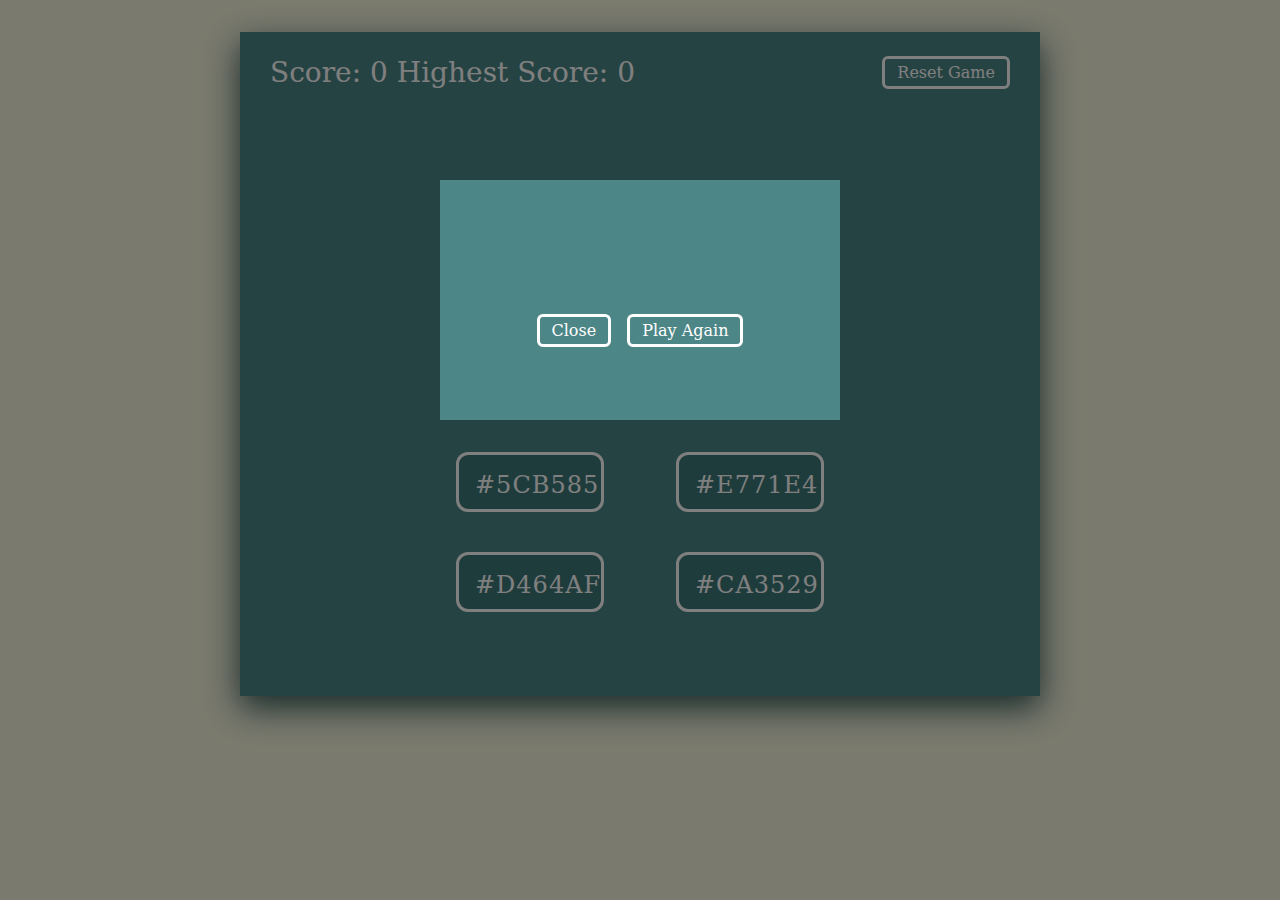
==== index.html @ df21c8c1 "First commit - project layout, css and js(half)" ====
<!DOCTYPE html>
<html lang="en">
<head>
    <meta charset="UTF-8">
    <meta name="viewport" content="width=device-width, initial-scale=1.0">
    <title>Color Picker</title>
    <link rel="stylesheet" type="text/css" href="index.css">
    <script defer src="./index.js"></script>
</head>
<body>
<!--Just so to emulate React's injection of app in the root div-->
<div id="root"></div>
</body>
</html>
---- index.css ----
* {
    box-sizing: border-box;
    font-family: "math", "sans-serif", "Serif";
}

body {
    margin: 0;
    background-color: beige;
    display: flex;
    flex-direction: column;
    justify-content: center;
    align-items: center;
    height: fit-content;
}

#root {
    background-color: #4d8686;
    width: 800px;
    display: flex;
    flex-direction: column;
    align-items: center;
    justify-content: center;
    position: relative;
    box-shadow: 0 12px 32px #305555;
    padding-top: 10rem;
    padding-bottom: 4rem;
    margin-top: 2rem;
}

#game-nav {
    display: flex;
    flex-direction: row;
    justify-content: space-between;
    position: absolute;
    width: 100%;
    padding: 24px 30px;
    top: 0;
}

#game-nav span {
    font-size: 28px;
    color: white;
}

#game-nav button, .modal-btns button {
    color: white;
    background-color: #4d8686;
    border: 3px solid white;
    border-radius: 6px;
    padding: 4px 12px;
    font-size: 16px;
}

#color-box {
    outline: none;
    height: 200px;
    width: 200px;
    border: 5px solid white;
    border-radius: 16px;
}

.resettingColorBox {
    animation: tilt-shaking 0.2s 1;
}

@keyframes tilt-shaking {
    0% {
        transform: rotate(0deg);
    }
    25% {
        transform: rotate(5deg);
    }
    50% {
        transform: rotate(0deg);
    }
    75% {
        transform: rotate(-5deg);
    }
    100% {
        transform: rotate(0deg);
    }
}

#btn-box {
    width: 440px;
    height: 200px;
    margin-top: 40px;
    display: flex;
    flex-wrap: wrap;
    justify-content: space-around;
    align-items: center;
}

#btn-box button {
    width: 148px;
    height: 60px;
    padding: 16px;
    font-size: 24px;
    color: white;
    background-color: #3e7979;
    border: 3px solid white;
    border-radius: 12px;
    letter-spacing: 1px;
    text-transform: uppercase;
}

.overlay {
    position: fixed;
    top: 0;
    left: 0;
    width: 100%;
    height: 100%;
    background-color: rgba(0, 0, 0, 0.5);
    /*display: none;*/
}

.modalBox {
    width: 400px;
    height: fit-content;
    background-color: #4d8686;
    margin: auto;
    position: relative;
    top: 20%;
    display: flex;
    flex-direction: column;
    align-items: center;
    justify-content: space-evenly;
    padding: 36px;
    min-height: 15rem;
}

.modal-text {
    margin-bottom: 1.5rem;
    color: white;
    font-size: 3rem;
    font-weight: lighter;
}

.modal-btns {
    display: flex;
    flex-direction: row;
    justify-content: flex-start;
    gap: 16px;
}

.modal-btns button {

}
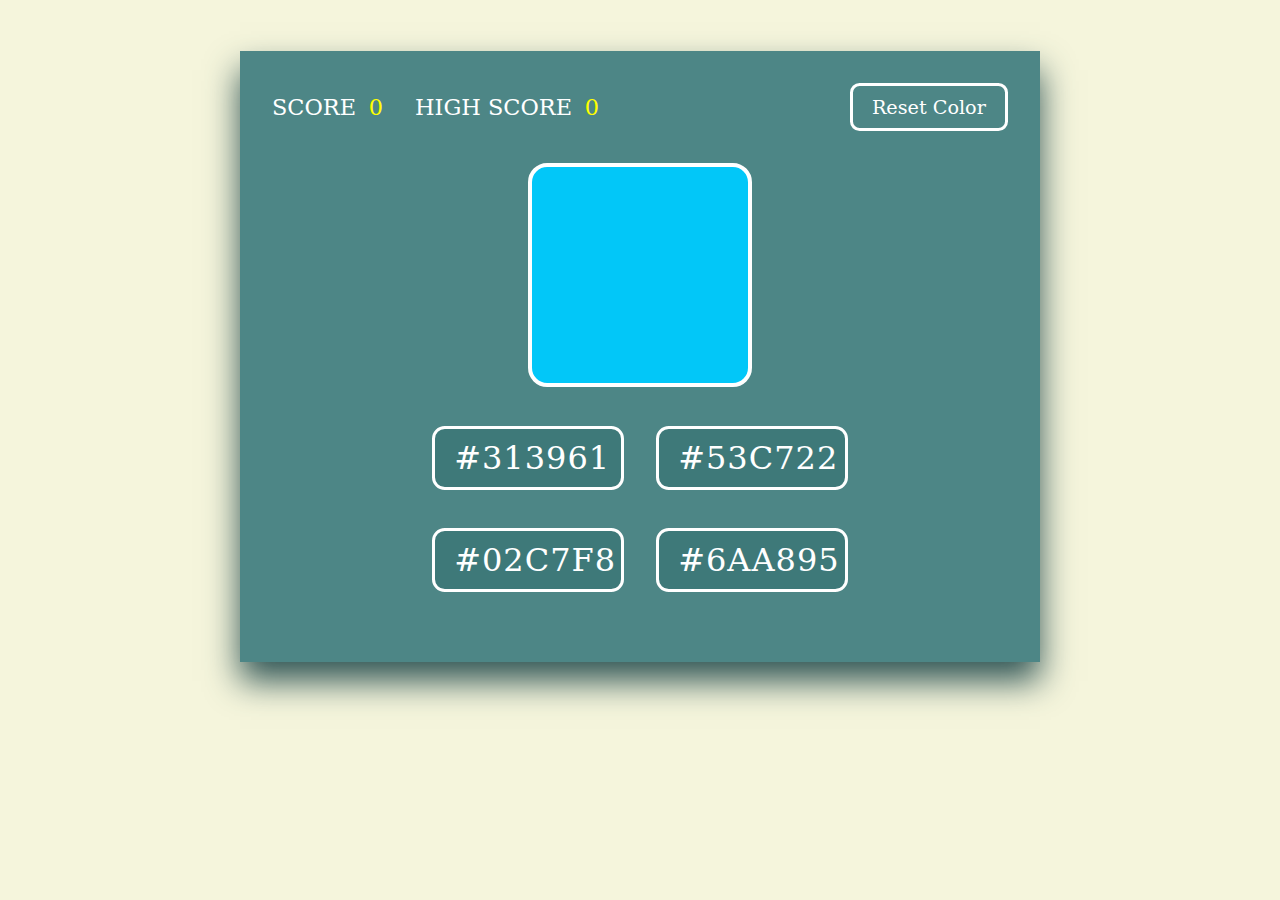
==== commit ec515dff: "refactoring" ====
--- a/index.html
+++ b/index.html
@@ -5,7 +5,7 @@
     <meta name="viewport" content="width=device-width, initial-scale=1.0">
     <title>Color Picker</title>
     <link rel="stylesheet" type="text/css" href="index.css">
-    <script defer src="./index.js"></script>
+    <script defer type="text/javascript" src="./index.js"></script>
 </head>
 <body>
 <!--Just so to emulate React's injection of app in the root div-->
--- a/index.css
+++ b/index.css
@@ -1,6 +1,10 @@
 * {
     box-sizing: border-box;
     font-family: "math", "sans-serif", "Serif";
+}
+
+:root {
+    --appgreen: #4d8686;
 }
 
 body {
@@ -11,52 +15,154 @@
     justify-content: center;
     align-items: center;
     height: fit-content;
+    font-size: 62.5%;
+}
+
+button {
+    color: white;
+    background-color: var(--appgreen);
+    border: 0.2rem solid white;
+    border-radius: 0.6rem;
+    padding: 0 1.2rem;
+    font-size: 1.6rem;
 }
 
 #root {
-    background-color: #4d8686;
+    background-color: var(--appgreen);
     width: 800px;
     display: flex;
     flex-direction: column;
     align-items: center;
-    justify-content: center;
+    gap: 2rem;
     position: relative;
-    box-shadow: 0 12px 32px #305555;
-    padding-top: 10rem;
-    padding-bottom: 4rem;
-    margin-top: 2rem;
+    box-shadow: 0 1.2rem 2rem #305555;
+    padding: 2rem;
+    margin-top: 3.2rem;
 }
 
-#game-nav {
+#game-header {
     display: flex;
     flex-direction: row;
     justify-content: space-between;
-    position: absolute;
     width: 100%;
-    padding: 24px 30px;
-    top: 0;
-}
-
-#game-nav span {
+    padding: 0;
+    align-items: center;
     font-size: 28px;
     color: white;
 }
 
-#game-nav button, .modal-btns button {
-    color: white;
-    background-color: #4d8686;
-    border: 3px solid white;
-    border-radius: 6px;
-    padding: 4px 12px;
-    font-size: 16px;
+ul#score-container {
+    list-style: none;
+    display: flex;
+    gap: 2rem;
+    padding: 0;
+    font-size: 1.4rem;
+    margin: 0;
+}
+
+#score-container li {
+    display: inline-block;
+}
+
+span.score-text {
+    margin-right: 0.8rem;
+    text-transform: uppercase;
+}
+
+span.score-value {
+    color: yellow;
+}
+
+#game-header button {
+    height: 3rem;
+    font-size: 1.2rem;
+}
+
+main {
+    display: flex;
+    flex-direction: column;
+    align-items: center;
 }
 
 #color-box {
     outline: none;
-    height: 200px;
-    width: 200px;
-    border: 5px solid white;
-    border-radius: 16px;
+    height: 14rem;
+    width: 14rem;
+    border: 0.3rem solid white;
+    border-radius: 1.2rem;
+}
+
+#btn-box span {
+    display: block;
+    margin: 2.4rem;
+}
+
+#btn-box button {
+    width: 12rem;
+    height: 4rem;
+    font-size: 2rem;
+    color: white;
+    background-color: #3e7979;
+    border: 0.2rem solid white;
+    border-radius: 0.8rem;
+    letter-spacing: 1px;
+    text-transform: uppercase;
+    margin: 0 1rem;
+}
+
+#overlay {
+    position: fixed;
+    top: 0;
+    left: 0;
+    width: 100%;
+    height: 100%;
+    background-color: rgba(0, 0, 0, 0.5);
+    /*display: none;*/
+}
+
+.modal-box {
+    width: 28rem;
+    height: fit-content;
+    background-color: var(--appgreen);
+    margin: auto;
+    position: relative;
+    top: 20%;
+    display: flex;
+    flex-direction: column;
+    align-items: center;
+    justify-content: space-evenly;
+    min-height: 18rem;
+}
+
+#modal-title {
+    display: block;
+    font-size: 3rem;
+    color: white;
+}
+
+section#score-display {
+    width: 70%;
+}
+
+#score-display div {
+    display: flex;
+    justify-content: space-between;
+    font-size: 1.2rem;
+    color: white;
+    margin: 0.4rem auto;
+}
+
+
+.modal-btns {
+    display: flex;
+    flex-direction: row;
+    justify-content: flex-start;
+    gap: 16px;
+}
+
+#result-text {
+    font-size: 3rem;
+    color: white;
 }
 
 .resettingColorBox {
@@ -79,70 +185,4 @@
     100% {
         transform: rotate(0deg);
     }
-}
-
-#btn-box {
-    width: 440px;
-    height: 200px;
-    margin-top: 40px;
-    display: flex;
-    flex-wrap: wrap;
-    justify-content: space-around;
-    align-items: center;
-}
-
-#btn-box button {
-    width: 148px;
-    height: 60px;
-    padding: 16px;
-    font-size: 24px;
-    color: white;
-    background-color: #3e7979;
-    border: 3px solid white;
-    border-radius: 12px;
-    letter-spacing: 1px;
-    text-transform: uppercase;
-}
-
-.overlay {
-    position: fixed;
-    top: 0;
-    left: 0;
-    width: 100%;
-    height: 100%;
-    background-color: rgba(0, 0, 0, 0.5);
-    /*display: none;*/
-}
-
-.modalBox {
-    width: 400px;
-    height: fit-content;
-    background-color: #4d8686;
-    margin: auto;
-    position: relative;
-    top: 20%;
-    display: flex;
-    flex-direction: column;
-    align-items: center;
-    justify-content: space-evenly;
-    padding: 36px;
-    min-height: 15rem;
-}
-
-.modal-text {
-    margin-bottom: 1.5rem;
-    color: white;
-    font-size: 3rem;
-    font-weight: lighter;
-}
-
-.modal-btns {
-    display: flex;
-    flex-direction: row;
-    justify-content: flex-start;
-    gap: 16px;
-}
-
-.modal-btns button {
-
 }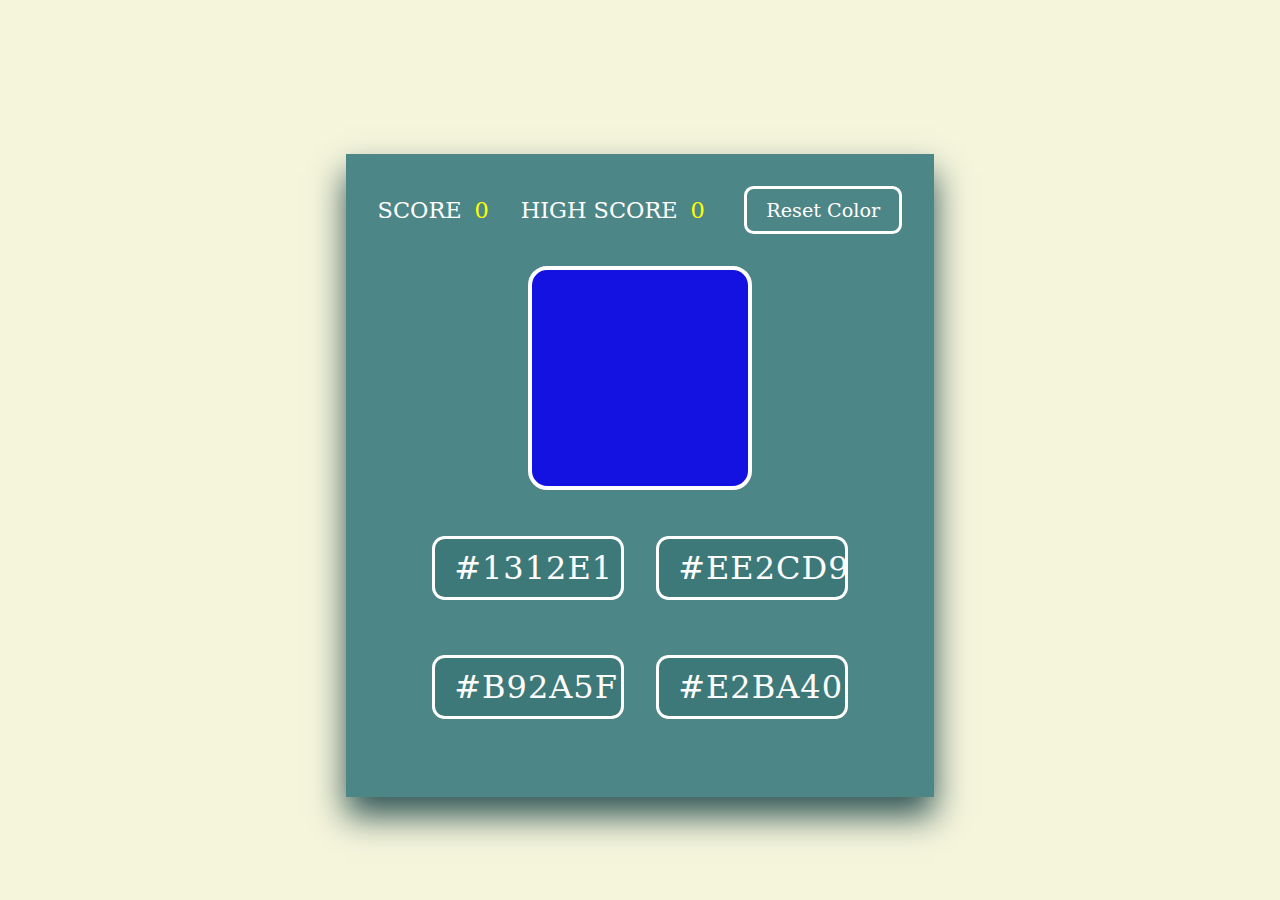
==== commit d4b6dbfd: "Added favicon" ====
--- a/index.html
+++ b/index.html
@@ -1,14 +1,18 @@
 <!DOCTYPE html>
 <html lang="en">
+
 <head>
     <meta charset="UTF-8">
     <meta name="viewport" content="width=device-width, initial-scale=1.0">
-    <title>Color Picker</title>
     <link rel="stylesheet" type="text/css" href="index.css">
     <script defer type="text/javascript" src="./index.js"></script>
+    <link rel="icon" href="./icon.svg">
+    <title>Guess The Color</title>
 </head>
+
 <body>
-<!--Just so to emulate React's injection of app in the root div-->
-<div id="root"></div>
+    <!--Just so to emulate React's injection of app in the root div-->
+    <div id="root"></div>
 </body>
+
 </html>--- a/index.css
+++ b/index.css
@@ -14,7 +14,8 @@
     flex-direction: column;
     justify-content: center;
     align-items: center;
-    height: fit-content;
+
+    height: 100vh;
     font-size: 62.5%;
 }
 
@@ -29,7 +30,6 @@
 
 #root {
     background-color: var(--appgreen);
-    width: 800px;
     display: flex;
     flex-direction: column;
     align-items: center;
@@ -47,7 +47,6 @@
     width: 100%;
     padding: 0;
     align-items: center;
-    font-size: 28px;
     color: white;
 }
 
@@ -107,7 +106,7 @@
     border-radius: 0.8rem;
     letter-spacing: 1px;
     text-transform: uppercase;
-    margin: 0 1rem;
+    margin: 0.5rem 1rem;
 }
 
 #overlay {
